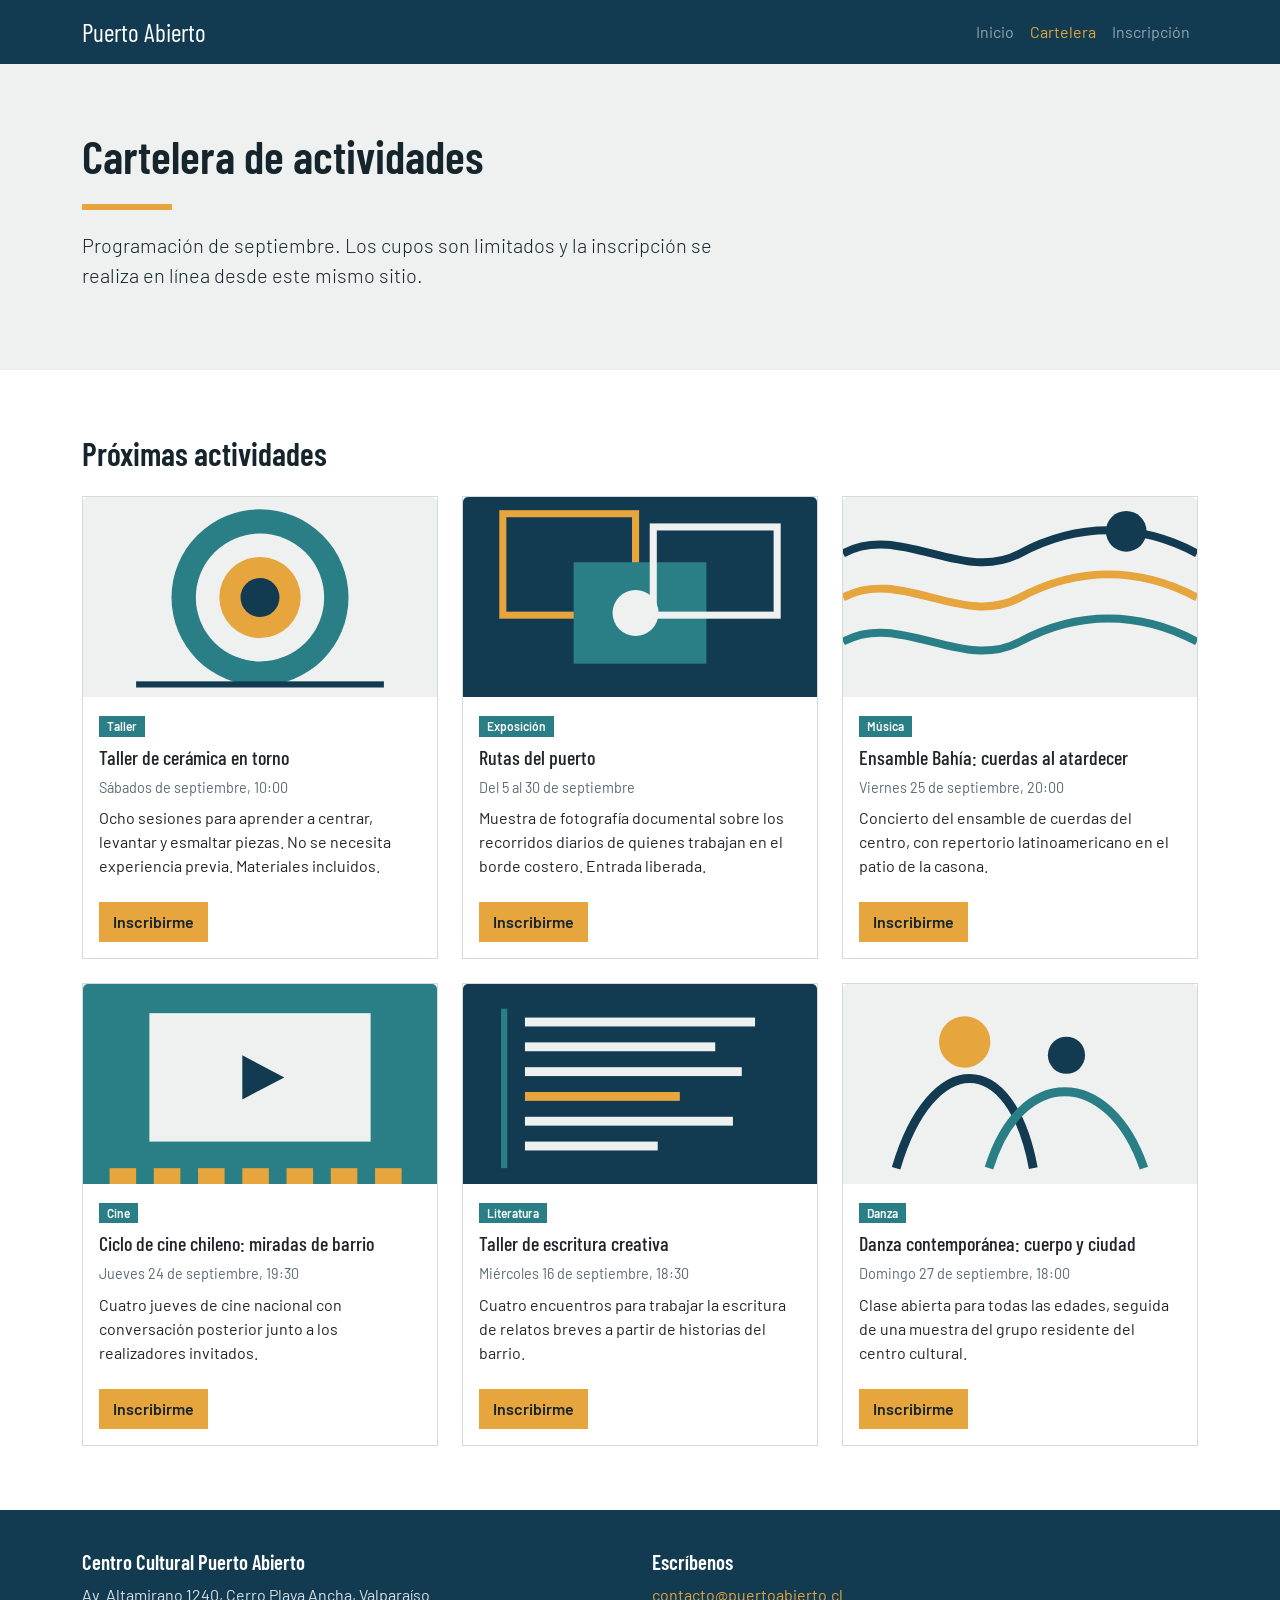
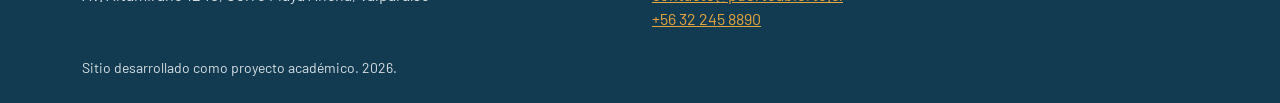
==== cartelera.html @ 6d6f0b33 "estructura de sitios, estilo y formulario" ====
<!DOCTYPE html>
<html lang="es">

<head>
  <meta charset="UTF-8">
  <meta name="viewport" content="width=device-width, initial-scale=1">
  <title>Cartelera - Centro Cultural Puerto Abierto</title>
  <meta name="description" content="Cartelera de talleres, exposiciones y presentaciones del Centro Cultural Puerto Abierto.">

  <link rel="stylesheet" href="https://cdn.jsdelivr.net/npm/bootstrap@5.3.3/dist/css/bootstrap.min.css">
  <link rel="preconnect" href="https://fonts.googleapis.com">
  <link rel="preconnect" href="https://fonts.gstatic.com" crossorigin>
  <link rel="stylesheet" href="https://fonts.googleapis.com/css2?family=Barlow:wght@400;600&family=Barlow+Condensed:wght@600;700&display=swap">
  <link rel="stylesheet" href="css/estilos.css">
</head>

<body>

  <!-- ==================== ENCABEZADO Y MENU ==================== -->
  <header>
    <nav class="navbar navbar-expand-lg pa-menu" data-bs-theme="dark" aria-label="Navegación principal">
      <div class="container">

        <a class="navbar-brand" href="index.html">Puerto Abierto</a>

        <button class="navbar-toggler" type="button"
                data-bs-toggle="collapse" data-bs-target="#menuPrincipal"
                aria-controls="menuPrincipal" aria-expanded="false"
                aria-label="Abrir el menú de navegación">
          <span class="navbar-toggler-icon"></span>
        </button>

        <div class="collapse navbar-collapse" id="menuPrincipal">
          <ul class="navbar-nav ms-auto">
            <li class="nav-item"><a class="nav-link" href="index.html">Inicio</a></li>
            <li class="nav-item"><a class="nav-link active" aria-current="page" href="cartelera.html">Cartelera</a></li>
            <li class="nav-item"><a class="nav-link" href="inscripcion.html">Inscripción</a></li>
          </ul>
        </div>

      </div>
    </nav>
  </header>


  <main>

    <!-- ==================== SECCION: TITULO DE LA PAGINA ==================== -->
    <section class="pa-seccion pa-seccion-gris">
      <div class="container">
        <h1>Cartelera de actividades</h1>
        <div class="pa-linea"></div>
        <p class="lead pa-texto">
          Programación de septiembre. Los cupos son limitados y la inscripción se realiza en línea desde este
          mismo sitio.
        </p>
      </div>
    </section>


    <!-- ==================== SECCION: GALERIA DE ACTIVIDADES ==================== -->
    <!-- Grilla: col-12 = 1 por fila en celular
                 col-sm-6 = 2 por fila desde 576px
                 col-lg-4 = 3 por fila desde 992px -->
    <section class="pa-seccion">
      <div class="container">

        <h2 class="mb-4">Próximas actividades</h2>

        <div class="row g-4">

          <!-- ---------- Actividad 1 ---------- -->
          <div class="col-12 col-sm-6 col-lg-4">
            <article class="card pa-tarjeta h-100">
              <img class="card-img-top" src="img/ceramica.svg" alt="Ilustración de un plato girando en el torno de cerámica">
              <div class="card-body">
                <span class="badge pa-categoria mb-2">Taller</span>
                <h3 class="h5 card-title">Taller de cerámica en torno</h3>
                <p class="pa-fecha"><time datetime="2026-09-05">Sábados de septiembre, 10:00</time></p>
                <p class="card-text">Ocho sesiones para aprender a centrar, levantar y esmaltar piezas. No se
                  necesita experiencia previa. Materiales incluidos.</p>
              </div>
              <div class="card-footer bg-white border-0 pb-3">
                <a class="btn pa-boton" href="inscripcion.html">Inscribirme</a>
              </div>
            </article>
          </div>

          <!-- ---------- Actividad 2 ---------- -->
          <div class="col-12 col-sm-6 col-lg-4">
            <article class="card pa-tarjeta h-100">
              <img class="card-img-top" src="img/fotografia.svg" alt="Ilustración de marcos fotográficos superpuestos">
              <div class="card-body">
                <span class="badge pa-categoria mb-2">Exposición</span>
                <h3 class="h5 card-title">Rutas del puerto</h3>
                <p class="pa-fecha"><time datetime="2026-09-05">Del 5 al 30 de septiembre</time></p>
                <p class="card-text">Muestra de fotografía documental sobre los recorridos diarios de quienes
                  trabajan en el borde costero. Entrada liberada.</p>
              </div>
              <div class="card-footer bg-white border-0 pb-3">
                <a class="btn pa-boton" href="inscripcion.html">Inscribirme</a>
              </div>
            </article>
          </div>

          <!-- ---------- Actividad 3 ---------- -->
          <div class="col-12 col-sm-6 col-lg-4">
            <article class="card pa-tarjeta h-100">
              <img class="card-img-top" src="img/musica.svg" alt="Ilustración de ondas sonoras de colores">
              <div class="card-body">
                <span class="badge pa-categoria mb-2">Música</span>
                <h3 class="h5 card-title">Ensamble Bahía: cuerdas al atardecer</h3>
                <p class="pa-fecha"><time datetime="2026-09-25">Viernes 25 de septiembre, 20:00</time></p>
                <p class="card-text">Concierto del ensamble de cuerdas del centro, con repertorio latinoamericano
                  en el patio de la casona.</p>
              </div>
              <div class="card-footer bg-white border-0 pb-3">
                <a class="btn pa-boton" href="inscripcion.html">Inscribirme</a>
              </div>
            </article>
          </div>

          <!-- ---------- Actividad 4 ---------- -->
          <div class="col-12 col-sm-6 col-lg-4">
            <article class="card pa-tarjeta h-100">
              <img class="card-img-top" src="img/cine.svg" alt="Ilustración de una pantalla de cine y una cinta de película">
              <div class="card-body">
                <span class="badge pa-categoria mb-2">Cine</span>
                <h3 class="h5 card-title">Ciclo de cine chileno: miradas de barrio</h3>
                <p class="pa-fecha"><time datetime="2026-09-24">Jueves 24 de septiembre, 19:30</time></p>
                <p class="card-text">Cuatro jueves de cine nacional con conversación posterior junto a los
                  realizadores invitados.</p>
              </div>
              <div class="card-footer bg-white border-0 pb-3">
                <a class="btn pa-boton" href="inscripcion.html">Inscribirme</a>
              </div>
            </article>
          </div>

          <!-- ---------- Actividad 5 ---------- -->
          <div class="col-12 col-sm-6 col-lg-4">
            <article class="card pa-tarjeta h-100">
              <img class="card-img-top" src="img/escritura.svg" alt="Ilustración de renglones de un texto escrito">
              <div class="card-body">
                <span class="badge pa-categoria mb-2">Literatura</span>
                <h3 class="h5 card-title">Taller de escritura creativa</h3>
                <p class="pa-fecha"><time datetime="2026-09-16">Miércoles 16 de septiembre, 18:30</time></p>
                <p class="card-text">Cuatro encuentros para trabajar la escritura de relatos breves a partir de
                  historias del barrio.</p>
              </div>
              <div class="card-footer bg-white border-0 pb-3">
                <a class="btn pa-boton" href="inscripcion.html">Inscribirme</a>
              </div>
            </article>
          </div>

          <!-- ---------- Actividad 6 ---------- -->
          <div class="col-12 col-sm-6 col-lg-4">
            <article class="card pa-tarjeta h-100">
              <img class="card-img-top" src="img/danza.svg" alt="Ilustración de figuras en movimiento sobre arcos de colores">
              <div class="card-body">
                <span class="badge pa-categoria mb-2">Danza</span>
                <h3 class="h5 card-title">Danza contemporánea: cuerpo y ciudad</h3>
                <p class="pa-fecha"><time datetime="2026-09-27">Domingo 27 de septiembre, 18:00</time></p>
                <p class="card-text">Clase abierta para todas las edades, seguida de una muestra del grupo
                  residente del centro cultural.</p>
              </div>
              <div class="card-footer bg-white border-0 pb-3">
                <a class="btn pa-boton" href="inscripcion.html">Inscribirme</a>
              </div>
            </article>
          </div>

        </div>
      </div>
    </section>

  </main>


  <!-- ==================== PIE DE PAGINA ==================== -->
  <footer class="pa-pie">
    <div class="container">
      <div class="row g-4">

        <div class="col-12 col-md-6">
          <h2>Centro Cultural Puerto Abierto</h2>
          <p class="mb-0">Av. Altamirano 1240, Cerro Playa Ancha, Valparaíso</p>
        </div>

        <div class="col-12 col-md-6">
          <h2>Escríbenos</h2>
          <p class="mb-0">
            <a href="mailto:contacto@puertoabierto.cl">contacto@puertoabierto.cl</a><br>
            <a href="tel:+56322458890">+56 32 245 8890</a>
          </p>
        </div>

      </div>
      <p class="mt-4 mb-0"><small>Sitio desarrollado como proyecto académico. 2026.</small></p>
    </div>
  </footer>

  <script src="https://cdn.jsdelivr.net/npm/bootstrap@5.3.3/dist/js/bootstrap.bundle.min.js"></script>

</body>

</html>
---- css/estilos.css ----
/* ============================================================
   CENTRO CULTURAL PUERTO ABIERTO - HOJA DE ESTILOS PROPIA
   Complementa a Bootstrap. Se carga DESPUES de Bootstrap
   para poder sobrescribir sus estilos.

   INDICE
   1. Variables de color y tipografia   <- cambiar colores aqui
   2. Estilos generales
   3. Menu de navegacion
   4. Portada (seccion de bienvenida)
   5. Botones
   6. Secciones
   7. Tarjetas de actividades
   8. Formulario
   9. Pie de pagina
  10. Pantallas pequenas (media query)
   ============================================================ */


/* ---------- 1. VARIABLES DE COLOR Y TIPOGRAFIA ---------- */
/* Se declaran una sola vez y se usan con var(--nombre).
   Cambiar un color aqui lo cambia en todo el sitio. */

:root {
  --pa-azul: #123b52;       /* fondo del menu, portada y pie */
  --pa-agua: #2a7f86;       /* etiquetas de categoria */
  --pa-amarillo: #e6a53d;   /* botones y detalles */
  --pa-gris: #eef1f0;       /* fondo de secciones claras */
  --pa-borde: #d3dad9;      /* bordes de tarjetas y formulario */
  --pa-texto: #16242c;      /* color del texto */

  --pa-fuente-texto: "Barlow", sans-serif;
  --pa-fuente-titulo: "Barlow Condensed", sans-serif;
}


/* ---------- 2. ESTILOS GENERALES ---------- */

body {
  font-family: var(--pa-fuente-texto);
  color: var(--pa-texto);
  background-color: #ffffff;
}

h1, h2, h3 {
  font-family: var(--pa-fuente-titulo);
  font-weight: 600;
}

h1 { font-size: 2.9rem; }
h2 { font-size: 2rem; }

/* Limita el ancho de los parrafos para que la lectura sea comoda */
.pa-texto {
  max-width: 62ch;
}


/* ---------- 3. MENU DE NAVEGACION ---------- */

.pa-menu {
  background-color: var(--pa-azul);
}

.pa-menu .navbar-brand {
  font-family: var(--pa-fuente-titulo);
  font-size: 1.6rem;
}

/* Resalta el enlace de la pagina en la que estoy */
.pa-menu .nav-link.active {
  color: var(--pa-amarillo);
}


/* ---------- 4. PORTADA (SECCION DE BIENVENIDA) ---------- */

.pa-portada {
  background-color: var(--pa-azul);
  color: #ffffff;
  padding: 5rem 0;
}

.pa-portada h1 {
  font-size: 3.6rem;
  line-height: 1.05;
}

/* Linea amarilla decorativa bajo el titulo */
.pa-linea {
  width: 90px;
  height: 6px;
  background-color: var(--pa-amarillo);
  margin: 1.25rem 0;
}


/* ---------- 5. BOTONES ---------- */

.pa-boton {
  background-color: var(--pa-amarillo);
  color: var(--pa-texto);
  border: 2px solid var(--pa-amarillo);
  border-radius: 0;
  font-weight: 600;
}

.pa-boton:hover,
.pa-boton:focus {
  background-color: #f0b95c;
  border-color: #f0b95c;
  color: var(--pa-texto);
}

/* Boton secundario: solo borde, para usar sobre la portada azul */
.pa-boton-borde {
  background-color: transparent;
  color: #ffffff;
  border: 2px solid #ffffff;
  border-radius: 0;
  font-weight: 600;
}

.pa-boton-borde:hover,
.pa-boton-borde:focus {
  background-color: #ffffff;
  color: var(--pa-azul);
}


/* ---------- 6. SECCIONES ---------- */

.pa-seccion {
  padding: 4rem 0;
}

/* Fondo gris claro para alternar secciones */
.pa-seccion-gris {
  background-color: var(--pa-gris);
}


/* ---------- 7. TARJETAS DE ACTIVIDADES ---------- */
/* Bordes rectos y sin sombra, para dar un aire de afiche impreso */

.pa-tarjeta {
  border: 1px solid var(--pa-borde);
  border-radius: 0;
  background-color: #ffffff;
}

/* Alto fijo + cover: la imagen llena el espacio sin deformarse */
.pa-tarjeta img {
  width: 100%;
  height: 200px;
  object-fit: cover;
}

.pa-categoria {
  background-color: var(--pa-agua);
  color: #ffffff;
  border-radius: 0;
  font-weight: 600;
}

.pa-fecha {
  color: #5a6b73;
  font-size: 0.9rem;
  margin-bottom: 0.5rem;
}


/* ---------- 8. FORMULARIO ---------- */

.pa-formulario {
  border: 1px solid var(--pa-borde);
  padding: 1.75rem;
}

/* Marca de foco en color propio, para que se note al navegar con teclado */
.form-control:focus,
.form-select:focus,
.form-check-input:focus {
  border-color: var(--pa-agua);
  box-shadow: 0 0 0 0.2rem rgba(42, 127, 134, 0.25);
}

.form-check-input:checked {
  background-color: var(--pa-agua);
  border-color: var(--pa-agua);
}


/* ---------- 9. PIE DE PAGINA ---------- */

.pa-pie {
  background-color: var(--pa-azul);
  color: #d8e0e3;
  padding: 2.5rem 0 1.5rem;
}

.pa-pie h2 {
  color: #ffffff;
  font-size: 1.3rem;
}

.pa-pie a {
  color: var(--pa-amarillo);
}


/* ---------- 10. PANTALLAS PEQUENAS (MEDIA QUERY) ---------- */
/* Bajo 768px reduzco tamanos de mis propias secciones.
   Bootstrap ya se encarga de reacomodar las columnas. */

@media (max-width: 767.98px) {
  .pa-portada { padding: 3rem 0; }
  .pa-portada h1 { font-size: 2.5rem; }
  .pa-seccion { padding: 2.5rem 0; }
  h2 { font-size: 1.6rem; }
}
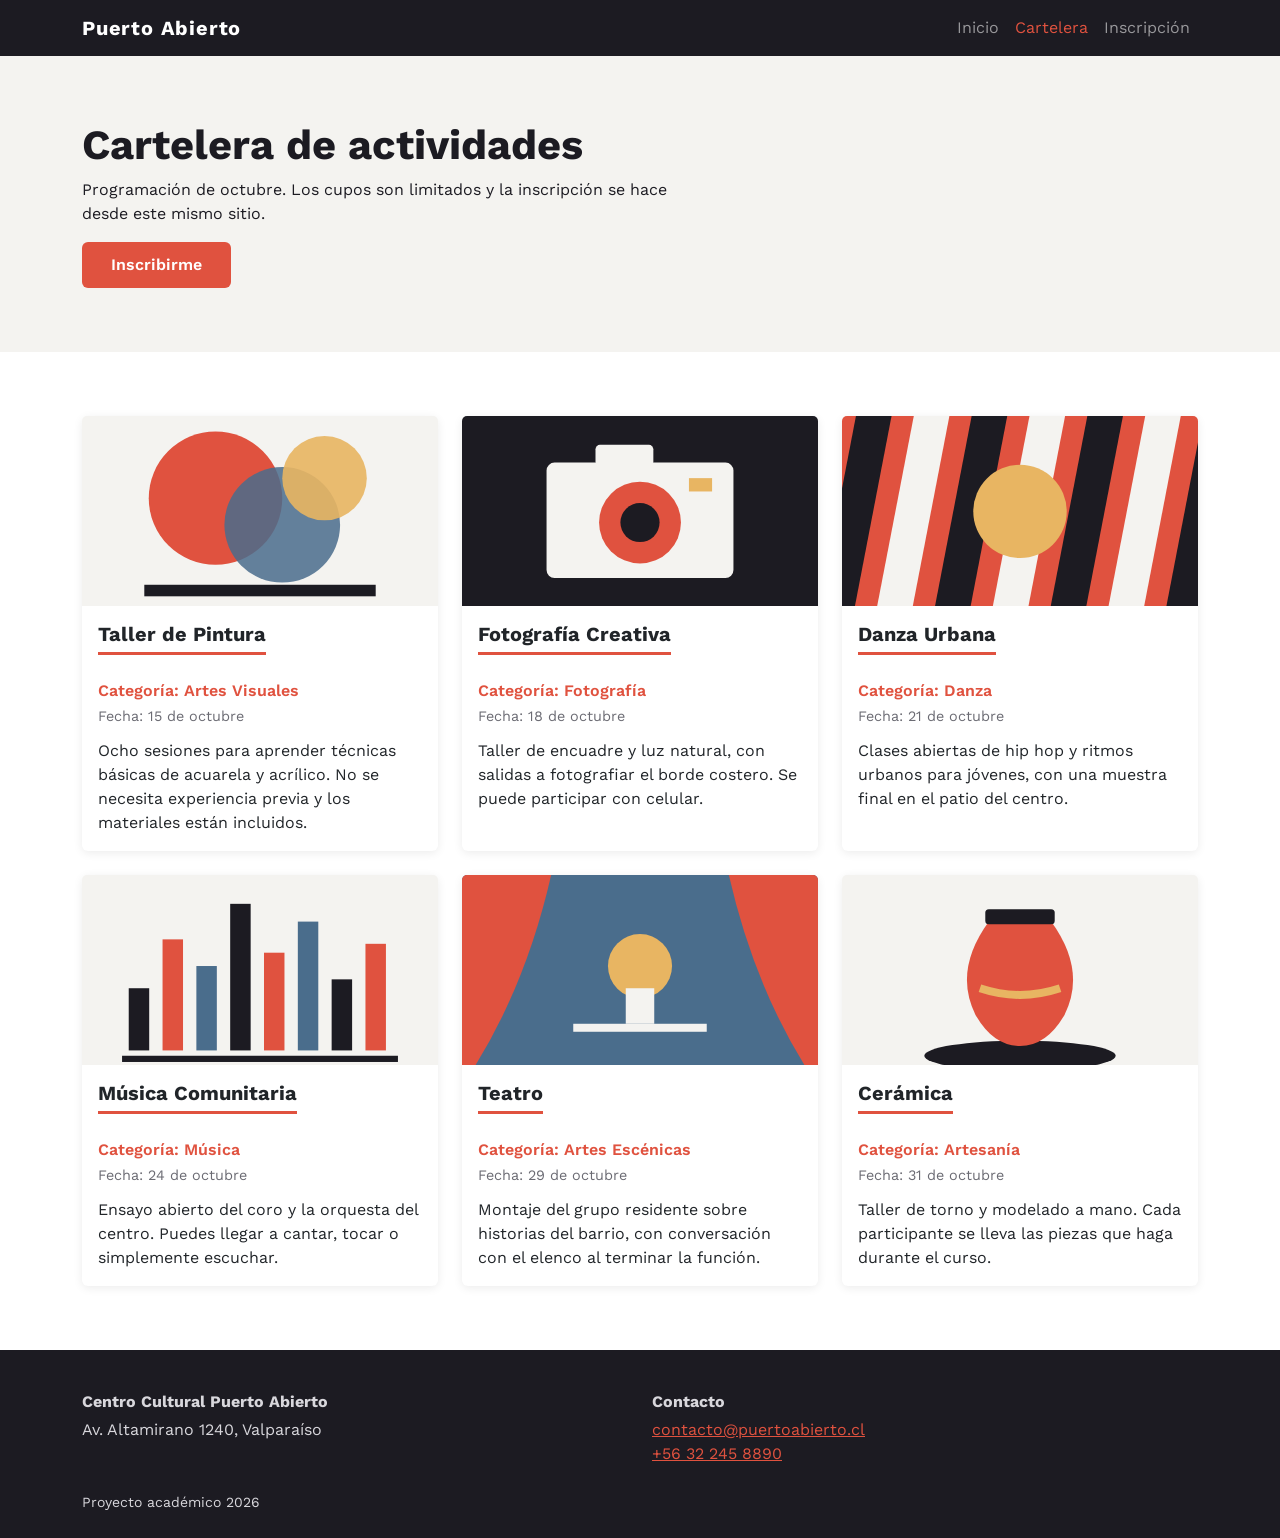
==== commit 49d2abfb: "actualizacion" ====
--- a/cartelera.html
+++ b/cartelera.html
@@ -5,35 +5,31 @@
   <meta charset="UTF-8">
   <meta name="viewport" content="width=device-width, initial-scale=1">
   <title>Cartelera - Centro Cultural Puerto Abierto</title>
-  <meta name="description" content="Cartelera de talleres, exposiciones y presentaciones del Centro Cultural Puerto Abierto.">
 
   <link rel="stylesheet" href="https://cdn.jsdelivr.net/npm/bootstrap@5.3.3/dist/css/bootstrap.min.css">
-  <link rel="preconnect" href="https://fonts.googleapis.com">
-  <link rel="preconnect" href="https://fonts.gstatic.com" crossorigin>
-  <link rel="stylesheet" href="https://fonts.googleapis.com/css2?family=Barlow:wght@400;600&family=Barlow+Condensed:wght@600;700&display=swap">
+  <link rel="stylesheet" href="https://fonts.googleapis.com/css2?family=Work+Sans:wght@400;600;700&display=swap">
   <link rel="stylesheet" href="css/estilos.css">
 </head>
 
 <body>
 
-  <!-- ==================== ENCABEZADO Y MENU ==================== -->
+  <!-- ===================== MENU ===================== -->
   <header>
-    <nav class="navbar navbar-expand-lg pa-menu" data-bs-theme="dark" aria-label="Navegación principal">
+    <nav class="navbar navbar-expand-lg navbar-dark barra">
       <div class="container">
 
         <a class="navbar-brand" href="index.html">Puerto Abierto</a>
 
         <button class="navbar-toggler" type="button"
-                data-bs-toggle="collapse" data-bs-target="#menuPrincipal"
-                aria-controls="menuPrincipal" aria-expanded="false"
-                aria-label="Abrir el menú de navegación">
+                data-bs-toggle="collapse" data-bs-target="#menu"
+                aria-controls="menu" aria-expanded="false" aria-label="Abrir menú">
           <span class="navbar-toggler-icon"></span>
         </button>
 
-        <div class="collapse navbar-collapse" id="menuPrincipal">
+        <div class="collapse navbar-collapse" id="menu">
           <ul class="navbar-nav ms-auto">
             <li class="nav-item"><a class="nav-link" href="index.html">Inicio</a></li>
-            <li class="nav-item"><a class="nav-link active" aria-current="page" href="cartelera.html">Cartelera</a></li>
+            <li class="nav-item"><a class="nav-link active" href="cartelera.html">Cartelera</a></li>
             <li class="nav-item"><a class="nav-link" href="inscripcion.html">Inscripción</a></li>
           </ul>
         </div>
@@ -45,130 +41,107 @@
 
   <main>
 
-    <!-- ==================== SECCION: TITULO DE LA PAGINA ==================== -->
-    <section class="pa-seccion pa-seccion-gris">
+    <!-- ===================== TITULO DE LA PAGINA ===================== -->
+    <section class="seccion seccion-clara">
       <div class="container">
         <h1>Cartelera de actividades</h1>
-        <div class="pa-linea"></div>
-        <p class="lead pa-texto">
-          Programación de septiembre. Los cupos son limitados y la inscripción se realiza en línea desde este
-          mismo sitio.
-        </p>
+        <p class="texto">Programación de octubre. Los cupos son limitados y la inscripción se hace
+          desde este mismo sitio.</p>
+        <a class="btn boton-principal" href="inscripcion.html">Inscribirme</a>
       </div>
     </section>
 
 
-    <!-- ==================== SECCION: GALERIA DE ACTIVIDADES ==================== -->
-    <!-- Grilla: col-12 = 1 por fila en celular
-                 col-sm-6 = 2 por fila desde 576px
-                 col-lg-4 = 3 por fila desde 992px -->
-    <section class="pa-seccion">
+    <!-- ===================== LAS 6 ACTIVIDADES ===================== -->
+    <!-- Grilla: col-12    -> 1 tarjeta por fila en celular
+                 col-sm-6  -> 2 por fila desde 576px
+                 col-lg-4  -> 3 por fila desde 992px -->
+    <section class="seccion">
       <div class="container">
-
-        <h2 class="mb-4">Próximas actividades</h2>
-
         <div class="row g-4">
 
-          <!-- ---------- Actividad 1 ---------- -->
+          <!-- ========== Actividad 1 ========== -->
           <div class="col-12 col-sm-6 col-lg-4">
-            <article class="card pa-tarjeta h-100">
-              <img class="card-img-top" src="img/ceramica.svg" alt="Ilustración de un plato girando en el torno de cerámica">
+            <div class="card tarjeta h-100">
+              <img src="img/actividad1.svg" class="card-img-top" alt="Manchas de pintura de colores">
               <div class="card-body">
-                <span class="badge pa-categoria mb-2">Taller</span>
-                <h3 class="h5 card-title">Taller de cerámica en torno</h3>
-                <p class="pa-fecha"><time datetime="2026-09-05">Sábados de septiembre, 10:00</time></p>
-                <p class="card-text">Ocho sesiones para aprender a centrar, levantar y esmaltar piezas. No se
-                  necesita experiencia previa. Materiales incluidos.</p>
+                <h2 class="card-title">Taller de Pintura</h2>
+                <p class="card-text categoria">Categoría: Artes Visuales</p>
+                <p class="card-text fecha">Fecha: 15 de octubre</p>
+                <p class="card-text">Ocho sesiones para aprender técnicas básicas de acuarela y
+                  acrílico. No se necesita experiencia previa y los materiales están incluidos.</p>
               </div>
-              <div class="card-footer bg-white border-0 pb-3">
-                <a class="btn pa-boton" href="inscripcion.html">Inscribirme</a>
-              </div>
-            </article>
+            </div>
           </div>
 
-          <!-- ---------- Actividad 2 ---------- -->
+          <!-- ========== Actividad 2 ========== -->
           <div class="col-12 col-sm-6 col-lg-4">
-            <article class="card pa-tarjeta h-100">
-              <img class="card-img-top" src="img/fotografia.svg" alt="Ilustración de marcos fotográficos superpuestos">
+            <div class="card tarjeta h-100">
+              <img src="img/actividad2.svg" class="card-img-top" alt="Cámara fotográfica con su lente">
               <div class="card-body">
-                <span class="badge pa-categoria mb-2">Exposición</span>
-                <h3 class="h5 card-title">Rutas del puerto</h3>
-                <p class="pa-fecha"><time datetime="2026-09-05">Del 5 al 30 de septiembre</time></p>
-                <p class="card-text">Muestra de fotografía documental sobre los recorridos diarios de quienes
-                  trabajan en el borde costero. Entrada liberada.</p>
+                <h2 class="card-title">Fotografía Creativa</h2>
+                <p class="card-text categoria">Categoría: Fotografía</p>
+                <p class="card-text fecha">Fecha: 18 de octubre</p>
+                <p class="card-text">Taller de encuadre y luz natural, con salidas a fotografiar el
+                  borde costero. Se puede participar con celular.</p>
               </div>
-              <div class="card-footer bg-white border-0 pb-3">
-                <a class="btn pa-boton" href="inscripcion.html">Inscribirme</a>
-              </div>
-            </article>
+            </div>
           </div>
 
-          <!-- ---------- Actividad 3 ---------- -->
+          <!-- ========== Actividad 3 ========== -->
           <div class="col-12 col-sm-6 col-lg-4">
-            <article class="card pa-tarjeta h-100">
-              <img class="card-img-top" src="img/musica.svg" alt="Ilustración de ondas sonoras de colores">
+            <div class="card tarjeta h-100">
+              <img src="img/actividad3.svg" class="card-img-top" alt="Figuras diagonales en movimiento">
               <div class="card-body">
-                <span class="badge pa-categoria mb-2">Música</span>
-                <h3 class="h5 card-title">Ensamble Bahía: cuerdas al atardecer</h3>
-                <p class="pa-fecha"><time datetime="2026-09-25">Viernes 25 de septiembre, 20:00</time></p>
-                <p class="card-text">Concierto del ensamble de cuerdas del centro, con repertorio latinoamericano
-                  en el patio de la casona.</p>
+                <h2 class="card-title">Danza Urbana</h2>
+                <p class="card-text categoria">Categoría: Danza</p>
+                <p class="card-text fecha">Fecha: 21 de octubre</p>
+                <p class="card-text">Clases abiertas de hip hop y ritmos urbanos para jóvenes, con
+                  una muestra final en el patio del centro.</p>
               </div>
-              <div class="card-footer bg-white border-0 pb-3">
-                <a class="btn pa-boton" href="inscripcion.html">Inscribirme</a>
-              </div>
-            </article>
+            </div>
           </div>
 
-          <!-- ---------- Actividad 4 ---------- -->
+          <!-- ========== Actividad 4 ========== -->
           <div class="col-12 col-sm-6 col-lg-4">
-            <article class="card pa-tarjeta h-100">
-              <img class="card-img-top" src="img/cine.svg" alt="Ilustración de una pantalla de cine y una cinta de película">
+            <div class="card tarjeta h-100">
+              <img src="img/actividad4.svg" class="card-img-top" alt="Barras de un ecualizador de música">
               <div class="card-body">
-                <span class="badge pa-categoria mb-2">Cine</span>
-                <h3 class="h5 card-title">Ciclo de cine chileno: miradas de barrio</h3>
-                <p class="pa-fecha"><time datetime="2026-09-24">Jueves 24 de septiembre, 19:30</time></p>
-                <p class="card-text">Cuatro jueves de cine nacional con conversación posterior junto a los
-                  realizadores invitados.</p>
+                <h2 class="card-title">Música Comunitaria</h2>
+                <p class="card-text categoria">Categoría: Música</p>
+                <p class="card-text fecha">Fecha: 24 de octubre</p>
+                <p class="card-text">Ensayo abierto del coro y la orquesta del centro. Puedes llegar
+                  a cantar, tocar o simplemente escuchar.</p>
               </div>
-              <div class="card-footer bg-white border-0 pb-3">
-                <a class="btn pa-boton" href="inscripcion.html">Inscribirme</a>
-              </div>
-            </article>
+            </div>
           </div>
 
-          <!-- ---------- Actividad 5 ---------- -->
+          <!-- ========== Actividad 5 ========== -->
           <div class="col-12 col-sm-6 col-lg-4">
-            <article class="card pa-tarjeta h-100">
-              <img class="card-img-top" src="img/escritura.svg" alt="Ilustración de renglones de un texto escrito">
+            <div class="card tarjeta h-100">
+              <img src="img/actividad5.svg" class="card-img-top" alt="Telones de un escenario de teatro">
               <div class="card-body">
-                <span class="badge pa-categoria mb-2">Literatura</span>
-                <h3 class="h5 card-title">Taller de escritura creativa</h3>
-                <p class="pa-fecha"><time datetime="2026-09-16">Miércoles 16 de septiembre, 18:30</time></p>
-                <p class="card-text">Cuatro encuentros para trabajar la escritura de relatos breves a partir de
-                  historias del barrio.</p>
+                <h2 class="card-title">Teatro</h2>
+                <p class="card-text categoria">Categoría: Artes Escénicas</p>
+                <p class="card-text fecha">Fecha: 29 de octubre</p>
+                <p class="card-text">Montaje del grupo residente sobre historias del barrio, con
+                  conversación con el elenco al terminar la función.</p>
               </div>
-              <div class="card-footer bg-white border-0 pb-3">
-                <a class="btn pa-boton" href="inscripcion.html">Inscribirme</a>
-              </div>
-            </article>
+            </div>
           </div>
 
-          <!-- ---------- Actividad 6 ---------- -->
+          <!-- ========== Actividad 6 ========== -->
           <div class="col-12 col-sm-6 col-lg-4">
-            <article class="card pa-tarjeta h-100">
-              <img class="card-img-top" src="img/danza.svg" alt="Ilustración de figuras en movimiento sobre arcos de colores">
+            <div class="card tarjeta h-100">
+              <img src="img/actividad6.svg" class="card-img-top" alt="Vasija de cerámica sobre un torno">
               <div class="card-body">
-                <span class="badge pa-categoria mb-2">Danza</span>
-                <h3 class="h5 card-title">Danza contemporánea: cuerpo y ciudad</h3>
-                <p class="pa-fecha"><time datetime="2026-09-27">Domingo 27 de septiembre, 18:00</time></p>
-                <p class="card-text">Clase abierta para todas las edades, seguida de una muestra del grupo
-                  residente del centro cultural.</p>
+                <h2 class="card-title">Cerámica</h2>
+                <p class="card-text categoria">Categoría: Artesanía</p>
+                <p class="card-text fecha">Fecha: 31 de octubre</p>
+                <p class="card-text">Taller de torno y modelado a mano. Cada participante se lleva
+                  las piezas que haga durante el curso.</p>
               </div>
-              <div class="card-footer bg-white border-0 pb-3">
-                <a class="btn pa-boton" href="inscripcion.html">Inscribirme</a>
-              </div>
-            </article>
+            </div>
           </div>
 
         </div>
@@ -178,18 +151,18 @@
   </main>
 
 
-  <!-- ==================== PIE DE PAGINA ==================== -->
-  <footer class="pa-pie">
+  <!-- ===================== PIE DE PAGINA ===================== -->
+  <footer class="pie">
     <div class="container">
       <div class="row g-4">
 
         <div class="col-12 col-md-6">
-          <h2>Centro Cultural Puerto Abierto</h2>
-          <p class="mb-0">Av. Altamirano 1240, Cerro Playa Ancha, Valparaíso</p>
+          <p class="fw-bold mb-1">Centro Cultural Puerto Abierto</p>
+          <p class="mb-0">Av. Altamirano 1240, Valparaíso</p>
         </div>
 
         <div class="col-12 col-md-6">
-          <h2>Escríbenos</h2>
+          <p class="fw-bold mb-1">Contacto</p>
           <p class="mb-0">
             <a href="mailto:contacto@puertoabierto.cl">contacto@puertoabierto.cl</a><br>
             <a href="tel:+56322458890">+56 32 245 8890</a>
@@ -197,7 +170,7 @@
         </div>
 
       </div>
-      <p class="mt-4 mb-0"><small>Sitio desarrollado como proyecto académico. 2026.</small></p>
+      <p class="mt-4 mb-0"><small>Proyecto académico 2026</small></p>
     </div>
   </footer>
 
--- a/css/estilos.css
+++ b/css/estilos.css
@@ -1,221 +1,206 @@
-/* ============================================================
-   CENTRO CULTURAL PUERTO ABIERTO - HOJA DE ESTILOS PROPIA
-   Complementa a Bootstrap. Se carga DESPUES de Bootstrap
-   para poder sobrescribir sus estilos.
-
-   INDICE
-   1. Variables de color y tipografia   <- cambiar colores aqui
+/* ==========================================================
+   CENTRO CULTURAL PUERTO ABIERTO
+   Hoja de estilos propia.
+
+   Se carga DESPUES de Bootstrap en el HTML, por eso mis
+   reglas pueden sobrescribir las de Bootstrap.
+
+   Uso nombres de clase en espanol para no chocar nunca
+   con los nombres de Bootstrap, que estan en ingles.
+
+   CONTENIDO
+   1. Colores y tipografia   <- cambiar colores aqui
    2. Estilos generales
-   3. Menu de navegacion
-   4. Portada (seccion de bienvenida)
-   5. Botones
-   6. Secciones
+   3. Barra de navegacion
+   4. Portada
+   5. Secciones
+   6. Botones
    7. Tarjetas de actividades
    8. Formulario
    9. Pie de pagina
-  10. Pantallas pequenas (media query)
-   ============================================================ */
-
-
-/* ---------- 1. VARIABLES DE COLOR Y TIPOGRAFIA ---------- */
-/* Se declaran una sola vez y se usan con var(--nombre).
-   Cambiar un color aqui lo cambia en todo el sitio. */
+  10. Pantallas pequenas
+   ========================================================== */
+
+
+/* ---------- 1. COLORES Y TIPOGRAFIA ---------- */
+/* Estas tres variables controlan todo el color del sitio.
+   Para cambiar la identidad visual basta con editarlas aqui. */
 
 :root {
-  --pa-azul: #123b52;       /* fondo del menu, portada y pie */
-  --pa-agua: #2a7f86;       /* etiquetas de categoria */
-  --pa-amarillo: #e6a53d;   /* botones y detalles */
-  --pa-gris: #eef1f0;       /* fondo de secciones claras */
-  --pa-borde: #d3dad9;      /* bordes de tarjetas y formulario */
-  --pa-texto: #16242c;      /* color del texto */
-
-  --pa-fuente-texto: "Barlow", sans-serif;
-  --pa-fuente-titulo: "Barlow Condensed", sans-serif;
+  --principal: #1c1b22;   /* menu, pie de pagina, portada y titulos */
+  --acento: #e0523f;      /* botones y detalles */
+  --fondo: #f4f3f0;       /* fondo de las secciones claras */
 }
 
 
 /* ---------- 2. ESTILOS GENERALES ---------- */
 
 body {
-  font-family: var(--pa-fuente-texto);
-  color: var(--pa-texto);
-  background-color: #ffffff;
+  font-family: "Work Sans", sans-serif;
+  color: var(--principal);
 }
 
 h1, h2, h3 {
-  font-family: var(--pa-fuente-titulo);
+  font-weight: 700;
+}
+
+h1 {
+  font-size: 2.6rem;
+}
+
+/* Limita el largo de las lineas para que el texto sea comodo de leer */
+.texto {
+  max-width: 60ch;
+}
+
+
+/* ---------- 3. BARRA DE NAVEGACION ---------- */
+
+.barra {
+  background-color: var(--principal);
+}
+
+.barra .navbar-brand {
+  font-weight: 700;
+  letter-spacing: 0.04em;
+}
+
+/* Resalta el enlace de la pagina en la que estoy */
+.barra .nav-link.active {
+  color: var(--acento);
+}
+
+
+/* ---------- 4. PORTADA ---------- */
+
+.portada {
+  background-color: var(--principal);
+  color: #ffffff;
+  padding: 6rem 0;
+}
+
+.portada h1 {
+  font-size: 3.2rem;
+}
+
+/* Frase de bienvenida bajo el nombre del centro */
+.bienvenida {
+  color: var(--acento);
+  font-size: 1.5rem;
   font-weight: 600;
-}
-
-h1 { font-size: 2.9rem; }
-h2 { font-size: 2rem; }
-
-/* Limita el ancho de los parrafos para que la lectura sea comoda */
-.pa-texto {
-  max-width: 62ch;
-}
-
-
-/* ---------- 3. MENU DE NAVEGACION ---------- */
-
-.pa-menu {
-  background-color: var(--pa-azul);
-}
-
-.pa-menu .navbar-brand {
-  font-family: var(--pa-fuente-titulo);
-  font-size: 1.6rem;
-}
-
-/* Resalta el enlace de la pagina en la que estoy */
-.pa-menu .nav-link.active {
-  color: var(--pa-amarillo);
-}
-
-
-/* ---------- 4. PORTADA (SECCION DE BIENVENIDA) ---------- */
-
-.pa-portada {
-  background-color: var(--pa-azul);
+  margin-bottom: 1rem;
+}
+
+
+/* ---------- 5. SECCIONES ---------- */
+
+.seccion {
+  padding: 4rem 0;
+}
+
+.seccion-clara {
+  background-color: var(--fondo);
+}
+
+/* Linea de color bajo los titulos de seccion */
+.seccion h2 {
+  border-bottom: 3px solid var(--acento);
+  display: inline-block;
+  padding-bottom: 6px;
+  margin-bottom: 1.5rem;
+}
+
+
+/* ---------- 6. BOTONES ---------- */
+
+.boton-principal {
+  background-color: var(--acento);
   color: #ffffff;
-  padding: 5rem 0;
-}
-
-.pa-portada h1 {
-  font-size: 3.6rem;
-  line-height: 1.05;
-}
-
-/* Linea amarilla decorativa bajo el titulo */
-.pa-linea {
-  width: 90px;
-  height: 6px;
-  background-color: var(--pa-amarillo);
-  margin: 1.25rem 0;
-}
-
-
-/* ---------- 5. BOTONES ---------- */
-
-.pa-boton {
-  background-color: var(--pa-amarillo);
-  color: var(--pa-texto);
-  border: 2px solid var(--pa-amarillo);
-  border-radius: 0;
   font-weight: 600;
-}
-
-.pa-boton:hover,
-.pa-boton:focus {
-  background-color: #f0b95c;
-  border-color: #f0b95c;
-  color: var(--pa-texto);
-}
-
-/* Boton secundario: solo borde, para usar sobre la portada azul */
-.pa-boton-borde {
-  background-color: transparent;
+  border: none;
+  padding: 0.7rem 1.8rem;
+}
+
+.boton-principal:hover {
+  background-color: #c8442f;
   color: #ffffff;
-  border: 2px solid #ffffff;
-  border-radius: 0;
+}
+
+
+/* ---------- 7. TARJETAS DE ACTIVIDADES ---------- */
+
+.tarjeta {
+  border: none;
+  box-shadow: 0 2px 10px rgba(0, 0, 0, 0.08);
+}
+
+/* Alto fijo + cover: las imagenes quedan parejas y no se deforman */
+.tarjeta img {
+  height: 190px;
+  object-fit: cover;
+}
+
+.tarjeta h2,
+.tarjeta h3 {
+  font-size: 1.25rem;
+}
+
+/* Categoria y fecha en un tamano mas chico que la descripcion */
+.categoria {
+  color: var(--acento);
   font-weight: 600;
-}
-
-.pa-boton-borde:hover,
-.pa-boton-borde:focus {
-  background-color: #ffffff;
-  color: var(--pa-azul);
-}
-
-
-/* ---------- 6. SECCIONES ---------- */
-
-.pa-seccion {
-  padding: 4rem 0;
-}
-
-/* Fondo gris claro para alternar secciones */
-.pa-seccion-gris {
-  background-color: var(--pa-gris);
-}
-
-
-/* ---------- 7. TARJETAS DE ACTIVIDADES ---------- */
-/* Bordes rectos y sin sombra, para dar un aire de afiche impreso */
-
-.pa-tarjeta {
-  border: 1px solid var(--pa-borde);
-  border-radius: 0;
-  background-color: #ffffff;
-}
-
-/* Alto fijo + cover: la imagen llena el espacio sin deformarse */
-.pa-tarjeta img {
-  width: 100%;
-  height: 200px;
-  object-fit: cover;
-}
-
-.pa-categoria {
-  background-color: var(--pa-agua);
-  color: #ffffff;
-  border-radius: 0;
-  font-weight: 600;
-}
-
-.pa-fecha {
-  color: #5a6b73;
+  margin-bottom: 0.2rem;
+}
+
+.fecha {
+  color: #6b6b73;
   font-size: 0.9rem;
-  margin-bottom: 0.5rem;
+  margin-bottom: 0.7rem;
 }
 
 
 /* ---------- 8. FORMULARIO ---------- */
 
-.pa-formulario {
-  border: 1px solid var(--pa-borde);
-  padding: 1.75rem;
-}
-
-/* Marca de foco en color propio, para que se note al navegar con teclado */
+.formulario {
+  background-color: var(--fondo);
+  padding: 2rem;
+}
+
+/* Marca de foco en mi color, para que se vea al navegar con teclado */
 .form-control:focus,
 .form-select:focus,
 .form-check-input:focus {
-  border-color: var(--pa-agua);
-  box-shadow: 0 0 0 0.2rem rgba(42, 127, 134, 0.25);
+  border-color: var(--acento);
+  box-shadow: 0 0 0 0.2rem rgba(224, 82, 63, 0.25);
 }
 
 .form-check-input:checked {
-  background-color: var(--pa-agua);
-  border-color: var(--pa-agua);
+  background-color: var(--acento);
+  border-color: var(--acento);
 }
 
 
 /* ---------- 9. PIE DE PAGINA ---------- */
 
-.pa-pie {
-  background-color: var(--pa-azul);
-  color: #d8e0e3;
+.pie {
+  background-color: var(--principal);
+  color: #d8d7dc;
   padding: 2.5rem 0 1.5rem;
 }
 
-.pa-pie h2 {
-  color: #ffffff;
-  font-size: 1.3rem;
-}
-
-.pa-pie a {
-  color: var(--pa-amarillo);
-}
-
-
-/* ---------- 10. PANTALLAS PEQUENAS (MEDIA QUERY) ---------- */
-/* Bajo 768px reduzco tamanos de mis propias secciones.
-   Bootstrap ya se encarga de reacomodar las columnas. */
+.pie a {
+  color: var(--acento);
+}
+
+
+/* ---------- 10. PANTALLAS PEQUENAS ---------- */
+/* Bajo 768px achico los titulos y los espacios.
+   De reacomodar las columnas ya se encarga Bootstrap. */
 
 @media (max-width: 767.98px) {
-  .pa-portada { padding: 3rem 0; }
-  .pa-portada h1 { font-size: 2.5rem; }
-  .pa-seccion { padding: 2.5rem 0; }
-  h2 { font-size: 1.6rem; }
-}
+  .portada { padding: 3.5rem 0; }
+  .portada h1 { font-size: 2.1rem; }
+  .bienvenida { font-size: 1.2rem; }
+  .seccion { padding: 2.5rem 0; }
+  h1 { font-size: 2rem; }
+}
